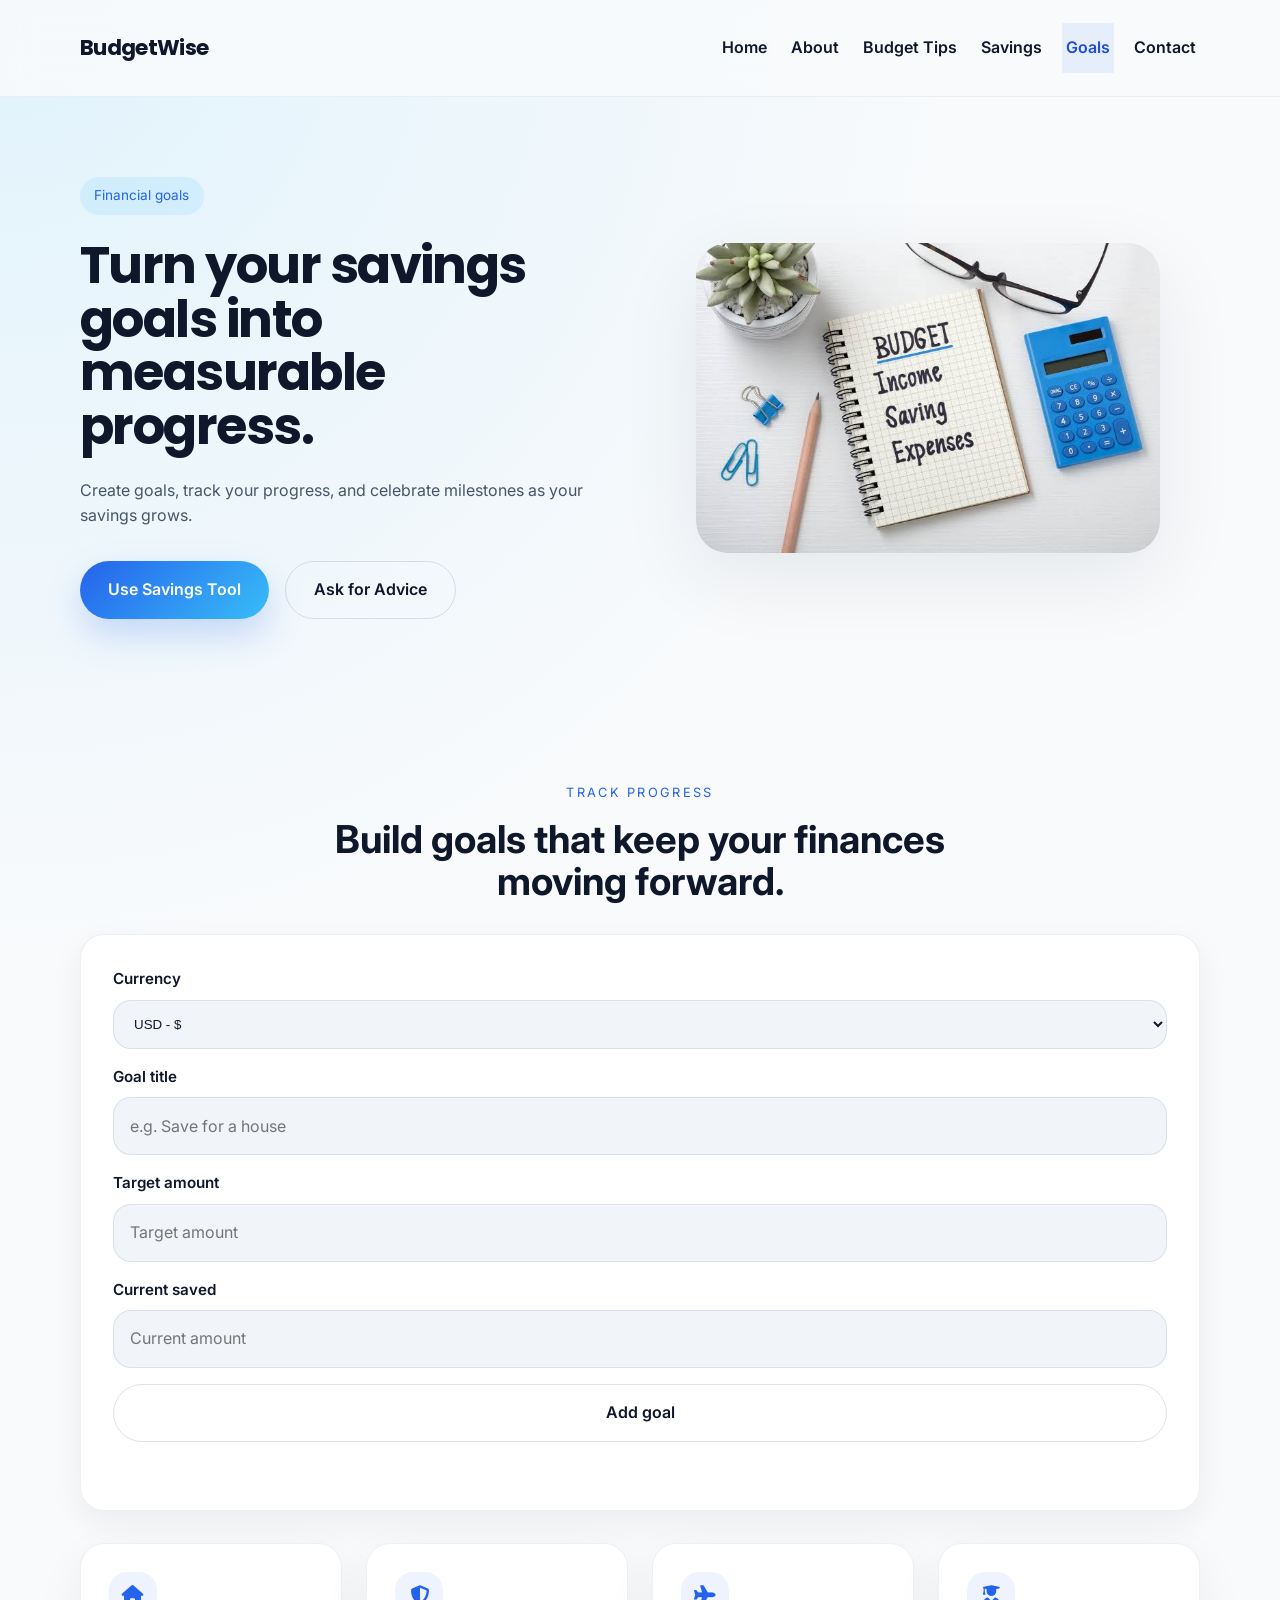
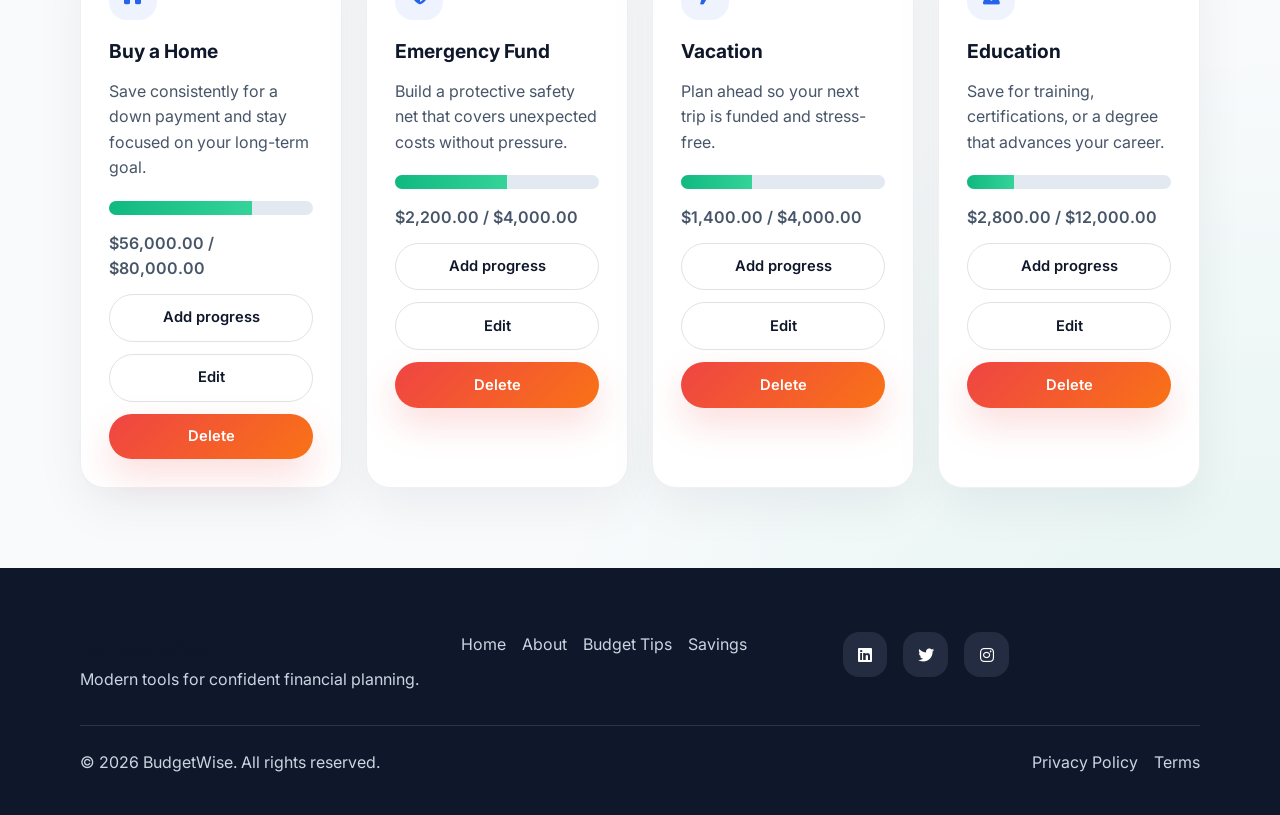
==== goals.html @ bda5cc08 "copilot-diagnostic-temp-commit" ====
﻿<!DOCTYPE html>
<html lang="en">
<head>
  <meta charset="UTF-8" />
  <meta name="viewport" content="width=device-width, initial-scale=1.0" />
  <title>BudgetWise | Goals</title>
  <link rel="preconnect" href="https://fonts.googleapis.com" />
  <link rel="preconnect" href="https://fonts.gstatic.com" crossorigin />
  <link href="https://fonts.googleapis.com/css2?family=Inter:wght@400;500;600;700&family=Poppins:wght@600;700&display=swap" rel="stylesheet" />
  <link rel="stylesheet" href="css/style.css" />
  <link rel="stylesheet" href="https://cdnjs.cloudflare.com/ajax/libs/font-awesome/6.5.1/css/all.min.css" crossorigin="anonymous" referrerpolicy="no-referrer" />
</head>
<body>
  <header class="site-header">
    <div class="container header-inner">
      <a href="index.html" class="logo">BudgetWise</a>
      <button class="nav-toggle" aria-controls="main-navigation" aria-expanded="false" aria-label="Toggle navigation">
        <span></span>
        <span></span>
        <span></span>
      </button>
      <nav id="main-navigation" class="nav-menu" aria-label="Primary">
        <ul class="nav-list">
          <li><a href="index.html" class="nav-link">Home</a></li>
          <li><a href="about.html" class="nav-link">About</a></li>
          <li><a href="budgettips.html" class="nav-link">Budget Tips</a></li>
          <li><a href="savings.html" class="nav-link">Savings</a></li>
          <li><a href="goals.html" class="nav-link active">Goals</a></li>
          <li><a href="contact.html" class="nav-link">Contact</a></li>
        </ul>
      </nav>
    </div>
  </header>

  <main>
    <section class="section hero-section">
      <div class="container hero-grid">
        <div class="hero-content reveal">
          <span class="eyebrow">Financial goals</span>
          <h1>Turn your savings goals into measurable progress.</h1>
          <p>Create goals, track your progress, and celebrate milestones as your savings grows.</p>
          <div class="hero-actions">
            <a href="savings.html" class="btn btn-primary">Use Savings Tool</a>
            <a href="contact.html" class="btn btn-secondary">Ask for Advice</a>
          </div>
        </div>
        <div class="hero-image reveal">
          <figure>
            <img src="images/hero1.jpg" alt="Goal tracking dashboard on a laptop with finance charts" loading="lazy" />
          </figure>
        </div>
      </div>
    </section>

    <section class="section goals-section">
      <div class="container section-header reveal">
        <span class="section-label">Track progress</span>
        <h2>Build goals that keep your finances moving forward.</h2>
      </div>
      <div class="container goal-toolbar reveal">
        <form id="goal-form" class="goal-form" novalidate>
          <div class="field-group">
            <label for="goal-currency">Currency</label>
            <select id="goal-currency" name="goalCurrency" class="currency-select">
              <option value="USD">USD - $</option>
              <option value="EUR">EUR - €</option>
              <option value="GBP">GBP - £</option>
              <option value="AUD">AUD - A$</option>
              <option value="CAD">CAD - C$</option>
              <option value="JPY">JPY - ¥</option>
              <option value="SGD">SGD - S$</option>
            </select>
          </div>
          <div class="field-group">
            <label for="goal-title">Goal title</label>
            <input type="text" id="goal-title" name="goalTitle" placeholder="e.g. Save for a house" required />
          </div>
          <div class="field-group">
            <label for="goal-target">Target amount</label>
            <input type="number" id="goal-target" name="goalTarget" min="0" step="100" placeholder="Target amount" required />
          </div>
          <div class="field-group">
            <label for="goal-current">Current saved</label>
            <input type="number" id="goal-current" name="goalCurrent" min="0" step="100" placeholder="Current amount" required />
          </div>
          <button type="submit" class="btn btn-secondary">Add goal</button>
          <p class="goal-feedback" id="goal-feedback" aria-live="polite"></p>
        </form>
      </div>
      <div class="container goals-grid" id="goals-grid"></div>
    </section>
  </main>

  <footer class="site-footer">
    <div class="container footer-grid">
      <div>
        <a href="index.html" class="footer-logo">BudgetWise</a>
        <p>Modern tools for confident financial planning.</p>
      </div>
      <div class="footer-links">
        <a href="index.html">Home</a>
        <a href="about.html">About</a>
        <a href="budgettips.html">Budget Tips</a>
        <a href="savings.html">Savings</a>
      </div>
      <div class="footer-social">
        <a href="#" aria-label="LinkedIn"><i class="fab fa-linkedin" aria-hidden="true"></i></a>
        <a href="#" aria-label="Twitter"><i class="fab fa-twitter" aria-hidden="true"></i></a>
        <a href="#" aria-label="Instagram"><i class="fab fa-instagram" aria-hidden="true"></i></a>
      </div>
    </div>
    <div class="container footer-bottom">
      <p>&copy; 2026 BudgetWise. All rights reserved.</p>
      <div class="footer-legal">
        <a href="#">Privacy Policy</a>
        <a href="#">Terms</a>
      </div>
    </div>
  </footer>

  <script src="js/index.js"></script>
</body>
</html>
---- css/style.css ----
﻿:root {
  --bg: #f8fafc;
  --surface: #ffffff;
  --surface-soft: #e2e8f0;
  --surface-muted: #f1f5f9;
  --text-primary: #0f172a;
  --text-secondary: #475569;
  --text-light: #64748b;
  --primary: #2563eb;
  --primary-dark: #1d4ed8;
  --secondary: #10b981;
  --accent: #38bdf8;
  --shadow: 0 24px 80px rgba(15, 23, 42, 0.08);
  --radius: 24px;
  --border: rgba(148, 163, 184, 0.16);
}

/* Global Resets */
* {
  box-sizing: border-box;
}

html {
  scroll-behavior: smooth;
}

body {
  margin: 0;
  font-family: 'Inter', sans-serif;
  background: radial-gradient(circle at top left, rgba(56, 189, 248, 0.12), transparent 35%),
    radial-gradient(circle at bottom right, rgba(16, 185, 129, 0.1), transparent 28%),
    var(--bg);
  color: var(--text-primary);
  line-height: 1.6;
}

img {
  max-width: 100%;
  display: block;
}

a {
  color: inherit;
  text-decoration: none;
}

button,
input,
textarea {
  font: inherit;
}

button {
  cursor: pointer;
}

.container {
  width: min(1120px, calc(100% - 2rem));
  margin: 0 auto;
}

.section {
  padding: 5rem 0;
}

.section-header {
  max-width: 720px;
  margin: 0 auto 2rem;
  text-align: center;
}

.section-label {
  display: inline-flex;
  align-items: center;
  gap: 0.5rem;
  text-transform: uppercase;
  letter-spacing: 0.18em;
  font-size: 0.8rem;
  color: var(--primary);
  margin-bottom: 1rem;
}

h1,
h2,
h3,
h4 {
  margin: 0;
}

h1 {
  font-family: 'Poppins', sans-serif;
  font-size: clamp(2.4rem, 4vw, 4rem);
  line-height: 1.05;
  letter-spacing: -0.03em;
}

h2 {
  font-size: clamp(2rem, 3vw, 2.75rem);
  line-height: 1.08;
}

h3 {
  font-size: 1.2rem;
}

p {
  color: var(--text-secondary);
  margin: 0;
}

.btn {
  display: inline-flex;
  align-items: center;
  justify-content: center;
  gap: 0.5rem;
  padding: 0.95rem 1.75rem;
  border-radius: 999px;
  border: none;
  transition: transform 0.3s ease, box-shadow 0.3s ease, background-color 0.3s ease;
  font-weight: 600;
}

.btn:hover {
  transform: translateY(-2px);
}

.btn-primary {
  background: linear-gradient(135deg, var(--primary), var(--accent));
  color: #ffffff;
  box-shadow: 0 16px 36px rgba(37, 99, 235, 0.22);
}

.btn-primary:hover {
  background: linear-gradient(135deg, #1d4ed8, #22d3ee);
}

.btn-secondary {
  background: transparent;
  color: var(--text-primary);
  border: 1px solid rgba(15, 23, 42, 0.12);
}

.btn-secondary:hover {
  background: rgba(255, 255, 255, 0.85);
}

.btn-danger {
  background: linear-gradient(135deg, #ef4444, #f97316);
  color: #ffffff;
  box-shadow: 0 16px 36px rgba(239, 68, 68, 0.18);
}

.btn-danger:hover {
  background: linear-gradient(135deg, #dc2626, #ea580c);
}

.site-header {
  position: sticky;
  top: 0;
  z-index: 100;
  backdrop-filter: blur(16px);
  background-color: rgba(248, 250, 252, 0.92);
  border-bottom: 1px solid rgba(148, 163, 184, 0.14);
}

.header-inner {
  display: flex;
  align-items: center;
  justify-content: space-between;
  gap: 1rem;
  min-height: 5.25rem;
}

.logo,
.footer-logo {
  font-family: 'Poppins', sans-serif;
  font-size: 1.35rem;
  font-weight: 700;
  letter-spacing: -0.03em;
  color: var(--text-primary);
}

.nav-menu {
  position: absolute;
  inset: 5.25rem 1rem auto auto;
  width: min(90%, 320px);
  background: rgba(255, 255, 255, 0.98);
  border: 1px solid rgba(148, 163, 184, 0.18);
  border-radius: 22px;
  box-shadow: 0 24px 80px rgba(15, 23, 42, 0.08);
  transform: translateY(-10px);
  opacity: 0;
  visibility: hidden;
  transition: opacity 0.25s ease, transform 0.25s ease;
}

.nav-menu.active {
  opacity: 1;
  visibility: visible;
  transform: translateY(0);
}

.nav-list {
  list-style: none;
  margin: 0;
  padding: 1rem;
  display: grid;
  gap: 0.5rem;
}

.nav-link {
  display: block;
  padding: 0.95rem 1rem;
  border-radius: 16px;
  color: var(--text-primary);
  font-weight: 600;
  transition: background 0.25s ease, color 0.25s ease;
}

.nav-link:hover,
.nav-link.active {
  background: rgba(37, 99, 235, 0.08);
  color: var(--primary-dark);
}

.nav-toggle {
  display: inline-flex;
  flex-direction: column;
  justify-content: space-between;
  width: 2.2rem;
  height: 1.5rem;
  border: none;
  background: transparent;
  padding: 0;
}

.nav-toggle span {
  display: block;
  height: 2px;
  width: 100%;
  background: var(--text-primary);
  border-radius: 999px;
}

.hero {
  padding-top: 4rem;
  padding-bottom: 3rem;
}

.hero-grid {
  display: grid;
  gap: 2rem;
  align-items: center;
}

.hero-content {
  max-width: 620px;
}

.eyebrow {
  display: inline-flex;
  align-items: center;
  background: rgba(56, 189, 248, 0.12);
  color: var(--primary);
  padding: 0.5rem 0.9rem;
  border-radius: 999px;
  font-size: 0.85rem;
  margin-bottom: 1.5rem;
}

.hero-content p {
  margin: 1.5rem 0 2rem;
  font-size: 1rem;
  max-width: 44rem;
}

.hero-actions {
  display: flex;
  flex-wrap: wrap;
  gap: 1rem;
}

.hero-image figure {
  overflow: hidden;
  border-radius: 32px;
  box-shadow: var(--shadow);
}

.hero-image img {
  width: 100%;
  height: auto;
  display: block;
  transition: transform 0.8s ease;
}

.hero-image:hover img {
  transform: translateY(-6px) scale(1.02);
}

.about-grid,
.tips-grid,
.goals-grid,
.testimonials-grid,
.categories-grid {
  display: grid;
  gap: 1.5rem;
}

.about-grid {
  grid-template-columns: repeat(auto-fit, minmax(240px, 1fr));
}

.feature-card,
.tip-card,
.category-card,
.goal-card,
.testimonial-card,
.contact-card,
.output-card {
  background: var(--surface);
  border-radius: var(--radius);
  border: 1px solid var(--border);
  box-shadow: 0 18px 50px rgba(15, 23, 42, 0.06);
  padding: 1.75rem;
}

.feature-card h3,
.tip-card h3,
.goal-card h3,
.testimonial-card strong,
.contact-card h3 {
  margin-top: 1rem;
  margin-bottom: 0.75rem;
}

.feature-icon,
.tip-icon,
.goal-icon {
  width: 3rem;
  height: 3rem;
  border-radius: 18px;
  background: rgba(37, 99, 235, 0.08);
  display: grid;
  place-items: center;
  color: var(--primary);
  font-size: 1.2rem;
}

.tip-card {
  min-height: 220px;
}

.tips-grid {
  grid-template-columns: repeat(auto-fit, minmax(240px, 1fr));
}

.calculator-grid {
  display: grid;
  gap: 2rem;
  grid-template-columns: minmax(280px, 360px) 1fr;
  align-items: start;
}

.calculator-form {
  display: grid;
  gap: 1rem;
  padding: 2rem;
  background: var(--surface);
  border-radius: var(--radius);
  border: 1px solid var(--border);
  box-shadow: 0 12px 34px rgba(15, 23, 42, 0.06);
}

.field-group {
  display: grid;
  gap: 0.5rem;
}

.field-group label {
  font-size: 0.95rem;
  font-weight: 600;
  color: var(--text-primary);
}

.field-group input,
.field-group textarea,
.field-group select {
  width: 100%;
  padding: 0.95rem 1rem;
  border: 1px solid rgba(148, 163, 184, 0.25);
  border-radius: 18px;
  background: var(--surface-muted);
  color: var(--text-primary);
  transition: border-color 0.25s ease, box-shadow 0.25s ease;
}

.field-group input:focus,
.field-group textarea:focus,
.field-group select:focus {
  outline: none;
  border-color: var(--primary);
  box-shadow: 0 0 0 4px rgba(37, 99, 235, 0.12);
}

.calculator-message,
.form-feedback {
  min-height: 1.5rem;
  margin: 0;
  font-size: 0.95rem;
}

.calculator-output {
  display: grid;
  gap: 1rem;
}

.output-card h3 {
  font-size: 1rem;
  color: var(--text-secondary);
}

.output-value {
  margin-top: 1rem;
  font-size: 2rem;
  color: var(--text-primary);
  font-weight: 700;
}

.categories-grid {
  grid-template-columns: 1fr;
}

.category-card {
  padding: 1.5rem;
}

.category-label {
  display: flex;
  justify-content: space-between;
  gap: 1rem;
  margin-bottom: 1rem;
  color: var(--text-primary);
  font-weight: 700;
}

.progress-bar {
  width: 100%;
  height: 0.85rem;
  background: rgba(226, 232, 240, 1);
  border-radius: 999px;
  overflow: hidden;
}

.progress-bar span {
  display: block;
  width: var(--progress, 0%);
  height: 100%;
  background: linear-gradient(90deg, var(--primary), var(--accent));
  border-radius: 999px;
  transition: width 1.2s ease;
}

.goals-grid {
  grid-template-columns: repeat(auto-fit, minmax(240px, 1fr));
}

.goal-progress {
  margin-top: 1.25rem;
  height: 0.85rem;
  border-radius: 999px;
  background: rgba(226, 232, 240, 0.95);
  overflow: hidden;
}

.goal-progress span {
  display: block;
  width: var(--progress, 0%);
  height: 100%;
  background: linear-gradient(90deg, var(--secondary), #34d399);
  transition: width 1.2s ease;
}

.goal-toolbar {
  margin-bottom: 2rem;
}

.goal-form {
  display: grid;
  gap: 1rem;
  padding: 2rem;
  background: var(--surface);
  border-radius: var(--radius);
  border: 1px solid var(--border);
  box-shadow: 0 12px 34px rgba(15, 23, 42, 0.06);
}

.goal-feedback {
  min-height: 1.25rem;
  margin: 0;
  font-size: 0.95rem;
}

.goal-details {
  display: flex;
  justify-content: space-between;
  align-items: center;
  gap: 0.75rem;
  margin-top: 1rem;
  flex-wrap: wrap;
}

.goal-tracker {
  color: var(--text-secondary);
  font-weight: 600;
  min-width: 10rem;
}

.goal-actions {
  display: flex;
  flex-wrap: wrap;
  gap: 0.75rem;
 justify-content: space-between;
 align-items: center;
}

.goal-actions .btn {
 padding: 0.7rem 0.95rem;
 font-size: 0.92rem;
 flex: 1 1 9rem;
 min-width: 9rem;
}

.goal-action {
 min-width: 0;
 white-space: nowrap;
}

.goal-action[disabled] {
  opacity: 0.65;
  cursor: not-allowed;
}

@media (max-width: 767px) {
  .goal-details {
    flex-direction: column;
    align-items: stretch;
  }

  .goal-actions {
    justify-content: stretch;
  }

  .goal-actions .btn {
    width: 100%;
  }
}

.testimonials-grid {
  grid-template-columns: repeat(auto-fit, minmax(260px, 1fr));
}

.testimonial-card {
  display: grid;
  gap: 1.5rem;
}

.testimonial-meta {
  display: flex;
  align-items: center;
  gap: 1rem;
}

.testimonial-meta img {
  width: 3.4rem;
  height: 3.4rem;
  border-radius: 50%;
  object-fit: cover;
}

.faq-list {
  display: grid;
  gap: 1rem;
  max-width: 840px;
  margin: 0 auto;
}

.faq-item {
  background: var(--surface);
  border-radius: var(--radius);
  border: 1px solid var(--border);
  box-shadow: 0 12px 34px rgba(15, 23, 42, 0.05);
}

.faq-question {
  width: 100%;
  padding: 1.25rem 1.5rem;
  border: none;
  background: transparent;
  text-align: left;
  font-size: 1rem;
  font-weight: 700;
  color: var(--text-primary);
  display: flex;
  justify-content: space-between;
  align-items: center;
}

.faq-question::after {
  content: '+';
  font-size: 1.25rem;
  color: var(--primary);
  transition: transform 0.25s ease;
}

.faq-question[aria-expanded='true']::after {
  transform: rotate(45deg);
}

.faq-answer {
  padding: 0 1.5rem 1.5rem;
  color: var(--text-secondary);
}

.contact-grid {
  display: grid;
  gap: 2rem;
  grid-template-columns: minmax(280px, 420px) 1fr;
}

.contact-form {
  display: grid;
  gap: 1.25rem;
  padding: 2rem;
  border-radius: var(--radius);
  background: var(--surface);
  border: 1px solid var(--border);
  box-shadow: 0 12px 34px rgba(15, 23, 42, 0.06);
}

.contact-details {
  display: grid;
  gap: 1rem;
}

.contact-card {
  background: linear-gradient(180deg, rgba(37, 99, 235, 0.1), rgba(248, 250, 252, 1));
  padding: 1.75rem;
}

.contact-card h3 {
  margin-bottom: 0.75rem;
}

.site-footer {
  padding: 3rem 0 2rem;
  background: #0f172a;
  color: #e2e8f0;
}

.footer-grid {
  display: grid;
  gap: 1.5rem;
  grid-template-columns: repeat(auto-fit, minmax(200px, 1fr));
  align-items: start;
  margin-bottom: 2rem;
}

.site-footer p,
.footer-links a,
.footer-legal a {
  color: #cbd5e1;
}

.footer-links,
.footer-legal {
  display: flex;
  flex-wrap: wrap;
  gap: 1rem;
}

.footer-links a:hover,
.footer-legal a:hover {
  color: #ffffff;
}

.footer-social {
  display: flex;
  gap: 1rem;
}

.footer-social a {
  width: 2.8rem;
  height: 2.8rem;
  display: grid;
  place-items: center;
  border-radius: 16px;
  background: rgba(148, 163, 184, 0.15);
  color: #ffffff;
}

.footer-bottom {
  display: flex;
  flex-wrap: wrap;
  gap: 1rem;
  justify-content: space-between;
  align-items: center;
  border-top: 1px solid rgba(226, 232, 240, 0.14);
  padding-top: 1.5rem;
}

/* Reveal animation */
.reveal {
  opacity: 0;
  transform: translateY(30px);
  transition: opacity 0.8s ease, transform 0.8s ease;
}

.reveal.visible {
  opacity: 1;
  transform: translateY(0);
}

/* Responsive Breakpoints */
@media (min-width: 768px) {
  .nav-menu {
    position: static;
    width: auto;
    transform: none;
    opacity: 1;
    visibility: visible;
    background: transparent;
    border: none;
    box-shadow: none;
  }

  .nav-list {
    display: flex;
    align-items: center;
    gap: 1rem;
    padding: 0;
  }

  .nav-link {
    padding: 0.75rem 0.25rem;
    border-radius: 0;
  }

  .nav-toggle {
    display: none;
  }

  .hero-grid {
    grid-template-columns: minmax(0, 1fr) minmax(420px, 1fr);
  }

  .hero-image {
    justify-self: end;
  }

  .calculator-grid {
    grid-template-columns: 360px 1fr;
  }

  .categories-grid,
  .tips-grid {
    grid-template-columns: repeat(2, minmax(0, 1fr));
  }
}

@media (min-width: 1024px) {
  .header-inner {
    min-height: 6rem;
  }

  .site-footer {
    padding: 4rem 0 2.5rem;
  }

  .about-grid,
  .goals-grid,
  .testimonials-grid {
    grid-template-columns: repeat(3, minmax(0, 1fr));
  }

  .goals-grid {
    grid-template-columns: repeat(4, minmax(0, 1fr));
  }

  .testimonial-card {
    min-height: 240px;
  }
}

@media (max-width: 767px) {
  .site-header {
    padding: 0.5rem 0;
  }

  .nav-menu {
    width: calc(100% - 2rem);
    inset: 5.25rem 1rem auto auto;
  }

  .section {
    padding: 3rem 0;
  }

  .hero-actions {
    flex-direction: column;
    width: 100%;
  }

  .calculator-grid,
  .contact-grid {
    grid-template-columns: 1fr;
  }

  .contact-form,
  .contact-details,
  .calculator-form,
  .calculator-output {
    width: 100%;
  }

  .footer-bottom {
    flex-direction: column;
    align-items: flex-start;
  }
}

@media (max-width: 520px) {
  h1 {
    font-size: 2.4rem;
  }

  .field-group input,
  .field-group textarea,
  .btn {
    width: 100%;
  }
}
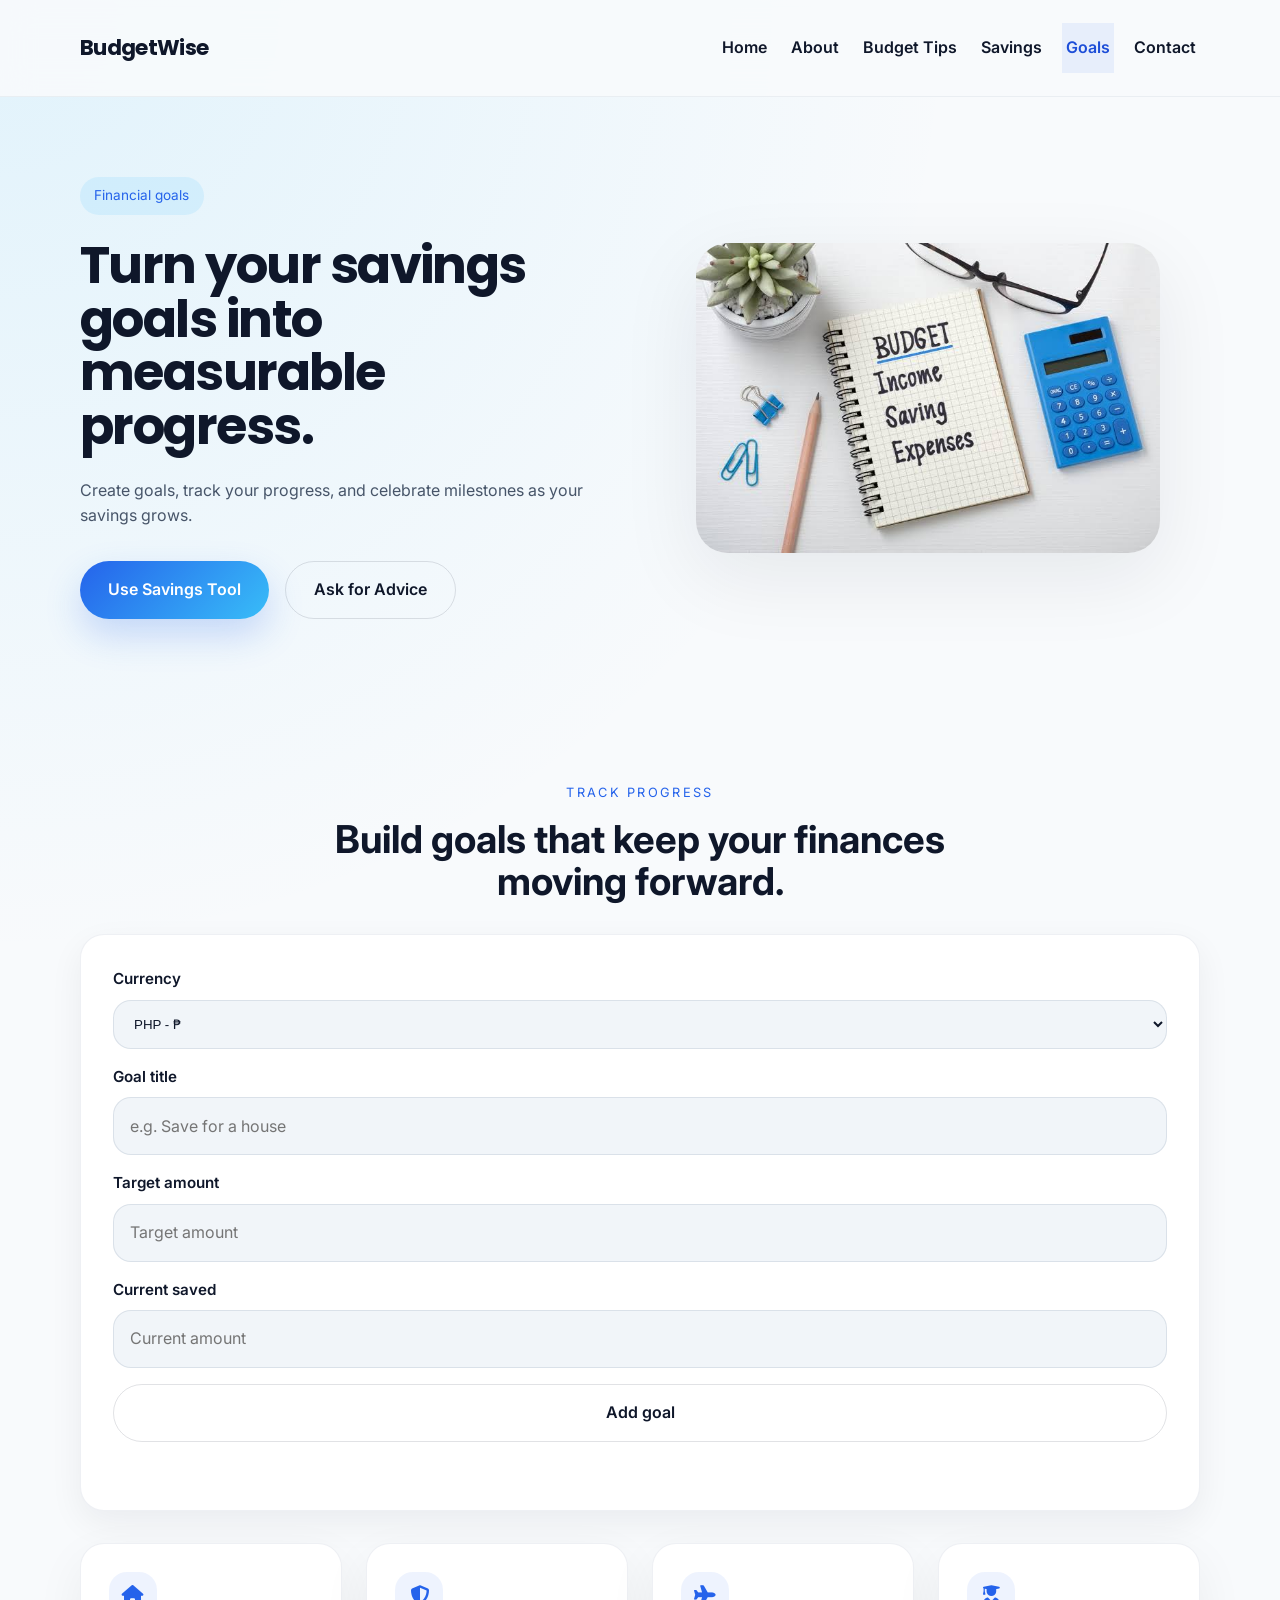
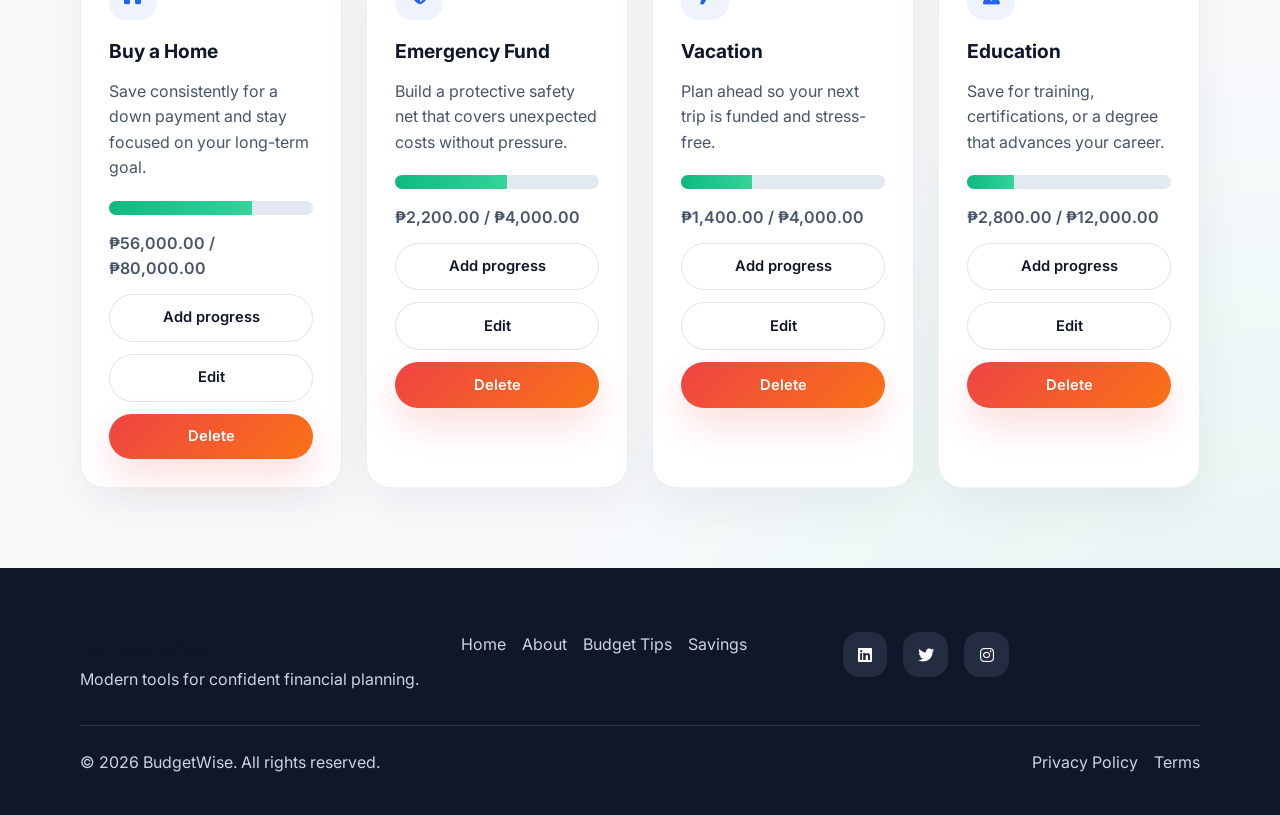
==== commit 1e64dba9: "Add Philippine Peso currency option" ====
--- a/goals.html
+++ b/goals.html
@@ -69,6 +69,7 @@
               <option value="CAD">CAD - C$</option>
               <option value="JPY">JPY - ¥</option>
               <option value="SGD">SGD - S$</option>
+              <option value="PHP">PHP - ₱</option>
             </select>
           </div>
           <div class="field-group">
